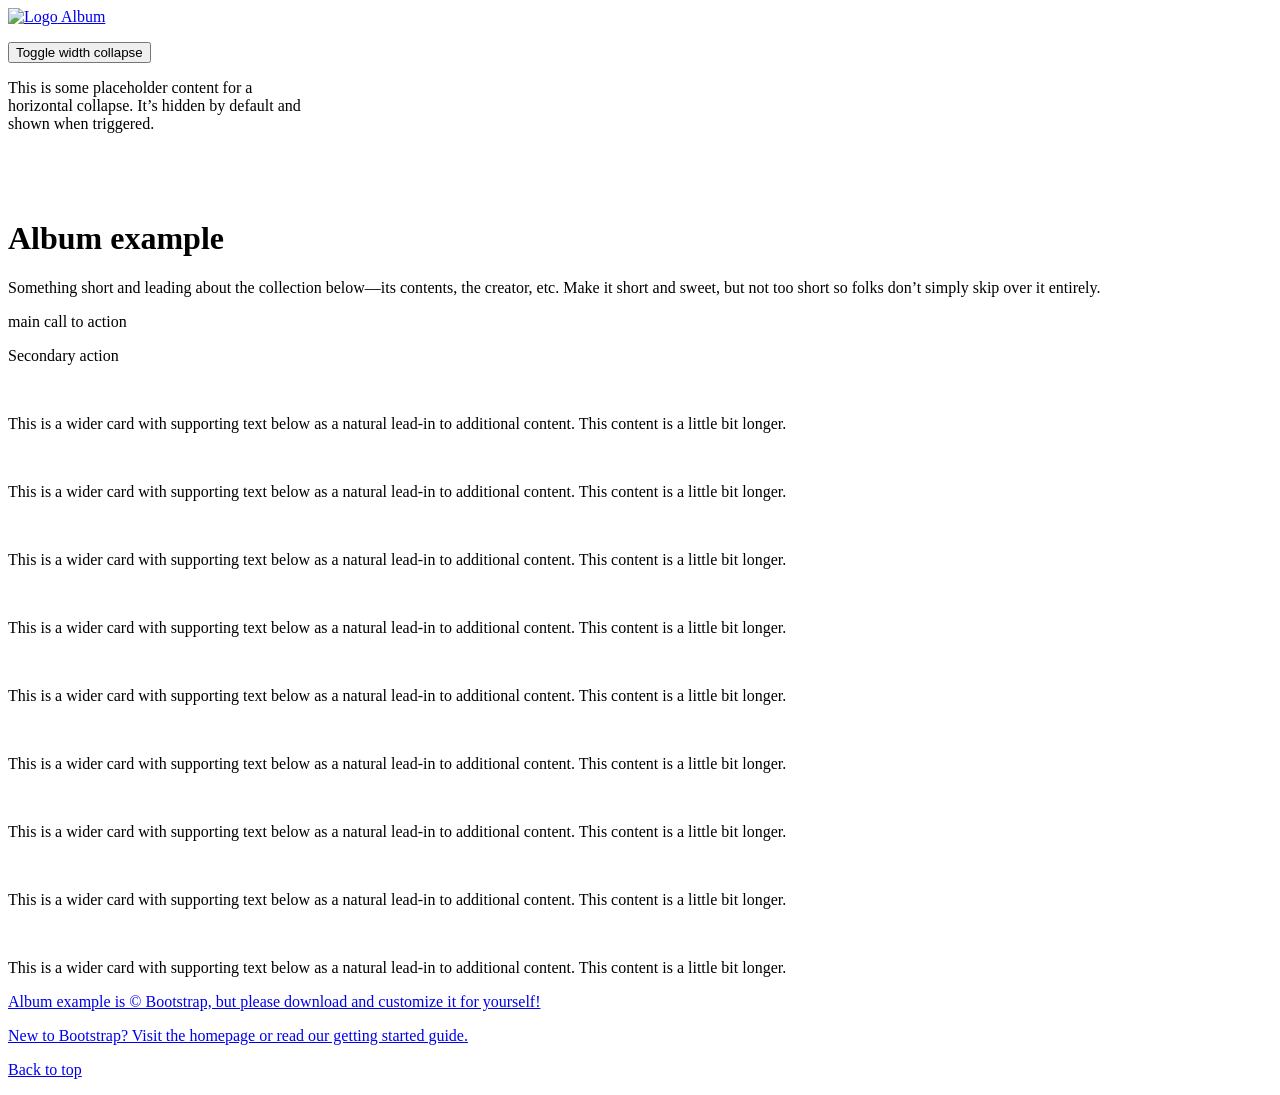
==== example.html @ 17c6e23e "연습" ====
<!DOCTYPE html>
<html lang="en">


<head>
    <meta charset="utf-8">
    <meta name="viewport" content="width=device-width, initial-scale=1">
    <meta name="description" content="">
    <meta name="author" content="Mark Otto, Jacob Thornton, and Bootstrap contributors">
    <meta name="generator" content="Astro v5.13.2">
    <title>Album example · Bootstrap v5.3</title>
    <link rel="canonical" href="https://getbootstrap.com/docs/5.3/examples/album/">
    <script src="/docs/5.3/assets/js/color-modes.js"></script>
    <link href="/docs/5.3/dist/css/bootstrap.min.css" rel="stylesheet"
        integrity="sha384-sRIl4kxILFvY47J16cr9ZwB07vP4J8+LH7qKQnuqkuIAvNWLzeN8tE5YBujZqJLB">
    <link rel="apple-touch-icon" href="/docs/5.3/assets/img/favicons/apple-touch-icon.png" sizes="180x180">
    <link rel="icon" href="/docs/5.3/assets/img/favicons/favicon-32x32.png" sizes="32x32" type="image/png">
    <link rel="icon" href="/docs/5.3/assets/img/favicons/favicon-16x16.png" sizes="16x16" type="image/png">
    <link rel="manifest" href="/docs/5.3/assets/img/favicons/manifest.json">
    <link rel="mask-icon" href="/docs/5.3/assets/img/favicons/safari-pinned-tab.svg" color="#712cf9">
    <link rel="icon" href="/docs/5.3/assets/img/favicons/favicon.ico">
    <meta name="theme-color" content="#712cf9">
    <style>
        .bd-placeholder-img {
            font-size: 1.125rem;
            text-anchor: middle;
            -webkit-user-select: none;
            -moz-user-select: none;
            user-select: none
        }

        @media (min-width: 768px) {
            .bd-placeholder-img-lg {
                font-size: 3.5rem
            }
        }

        .b-example-divider {
            width: 100%;
            height: 3rem;
            background-color: #0000001a;
            border: solid rgba(0, 0, 0, .15);
            border-width: 1px 0;
            box-shadow: inset 0 .5em 1.5em #0000001a, inset 0 .125em .5em #00000026
        }

        .b-example-vr {
            flex-shrink: 0;
            width: 1.5rem;
            height: 100vh
        }

        .bi {
            vertical-align: -.125em;
            fill: currentColor
        }

        .nav-scroller {
            position: relative;
            z-index: 2;
            height: 2.75rem;
            overflow-y: hidden
        }

        .nav-scroller .nav {
            display: flex;
            flex-wrap: nowrap;
            padding-bottom: 1rem;
            margin-top: -1px;
            overflow-x: auto;
            text-align: center;
            white-space: nowrap;
            -webkit-overflow-scrolling: touch
        }

        .btn-bd-primary {
            --bd-violet-bg: #712cf9;
            --bd-violet-rgb: 112.520718, 44.062154, 249.437846;
            --bs-btn-font-weight: 600;
            --bs-btn-color: var(--bs-white);
            --bs-btn-bg: var(--bd-violet-bg);
            --bs-btn-border-color: var(--bd-violet-bg);
            --bs-btn-hover-color: var(--bs-white);
            --bs-btn-hover-bg: #6528e0;
            --bs-btn-hover-border-color: #6528e0;
            --bs-btn-focus-shadow-rgb: var(--bd-violet-rgb);
            --bs-btn-active-color: var(--bs-btn-hover-color);
            --bs-btn-active-bg: #5a23c8;
            --bs-btn-active-border-color: #5a23c8
        }

        .bd-mode-toggle {
            z-index: 1500
        }

        .bd-mode-toggle .bi {
            width: 1em;
            height: 1em
        }

        .bd-mode-toggle .dropdown-menu .active .bi {
            display: block !important
        }
    </style>
</head>

<body>

    <nav class="navbar bg-body-tertiary">
        <div class="container-fluid">
            <a class="navbar-brand" href="#">
                <img src="/docs/5.3/assets/brand/bootstrap-logo.svg" alt="Logo" width="30" height="24"
                    class="d-inline-block align-text-top">
                Album
            </a>
        </div>
        <p>
            <button class="btn btn-primary" type="button" data-bs-toggle="collapse"
                data-bs-target="#collapseWidthExample" aria-expanded="false" aria-controls="collapseWidthExample">
                Toggle width collapse
            </button>
        </p>
        <div style="min-height: 120px;">
            <div class="collapse collapse-horizontal" id="collapseWidthExample">
                <div class="card card-body" style="width: 300px;">
                    This is some placeholder content for a horizontal collapse. It’s hidden by default and shown when
                    triggered.
                </div>
            </div>
        </div>
    </nav>

    <div id="header">
        <div>
            <h1>Album example</h1>
            <p>Something short and leading about the collection below—its contents, the creator, etc. Make it short and
                sweet, but not too short so folks don’t simply skip over it entirely.</p>
        </div>

        <div id="buttoms">
            <p>main call to action</p>
            <p>Secondary action</p>
        </div>
    </div>

    <div id="content">
        <div>
            <img>
            <P>This is a wider card with supporting text below as a natural lead-in to additional content. This content
                is a
                little bit longer.</P>
        </div>
        <div>
            <img>
            <P>This is a wider card with supporting text below as a natural lead-in to additional content. This content
                is a
                little bit longer.</P>
        </div>
        <div>
            <img>
            <P>This is a wider card with supporting text below as a natural lead-in to additional content. This content
                is a
                little bit longer.</P>
        </div>
        <div>
            <img>
            <P>This is a wider card with supporting text below as a natural lead-in to additional content. This content
                is a
                little bit longer.</P>
        </div>
        <div>
            <img>
            <P>This is a wider card with supporting text below as a natural lead-in to additional content. This content
                is a
                little bit longer.</P>
        </div>
        <div>
            <img>
            <P>This is a wider card with supporting text below as a natural lead-in to additional content. This content
                is a
                little bit longer.</P>
        </div>
        <div>
            <img>
            <P>This is a wider card with supporting text below as a natural lead-in to additional content. This content
                is a
                little bit longer.</P>
        </div>
        <div>
            <img>
            <P>This is a wider card with supporting text below as a natural lead-in to additional content. This content
                is a
                little bit longer.</P>
        </div>
        <div>
            <img>
            <P>This is a wider card with supporting text below as a natural lead-in to additional content. This content
                is a
                little bit longer.</P>
        </div>
    </div>

    <nav class="navbar fixed-bottom bg-body-tertiary">
        <div class="container-fluid">
            <a class="navbar-brand" href="#">
                <p>Album example is © Bootstrap, but please download and customize it for yourself!</p>
                <p>New to Bootstrap? Visit the homepage or read our getting started guide.</p>
                <div id="right">
                    <p>Back to top</p>
                </div>
            </a>
        </div>
    </nav>


</body>

</html>
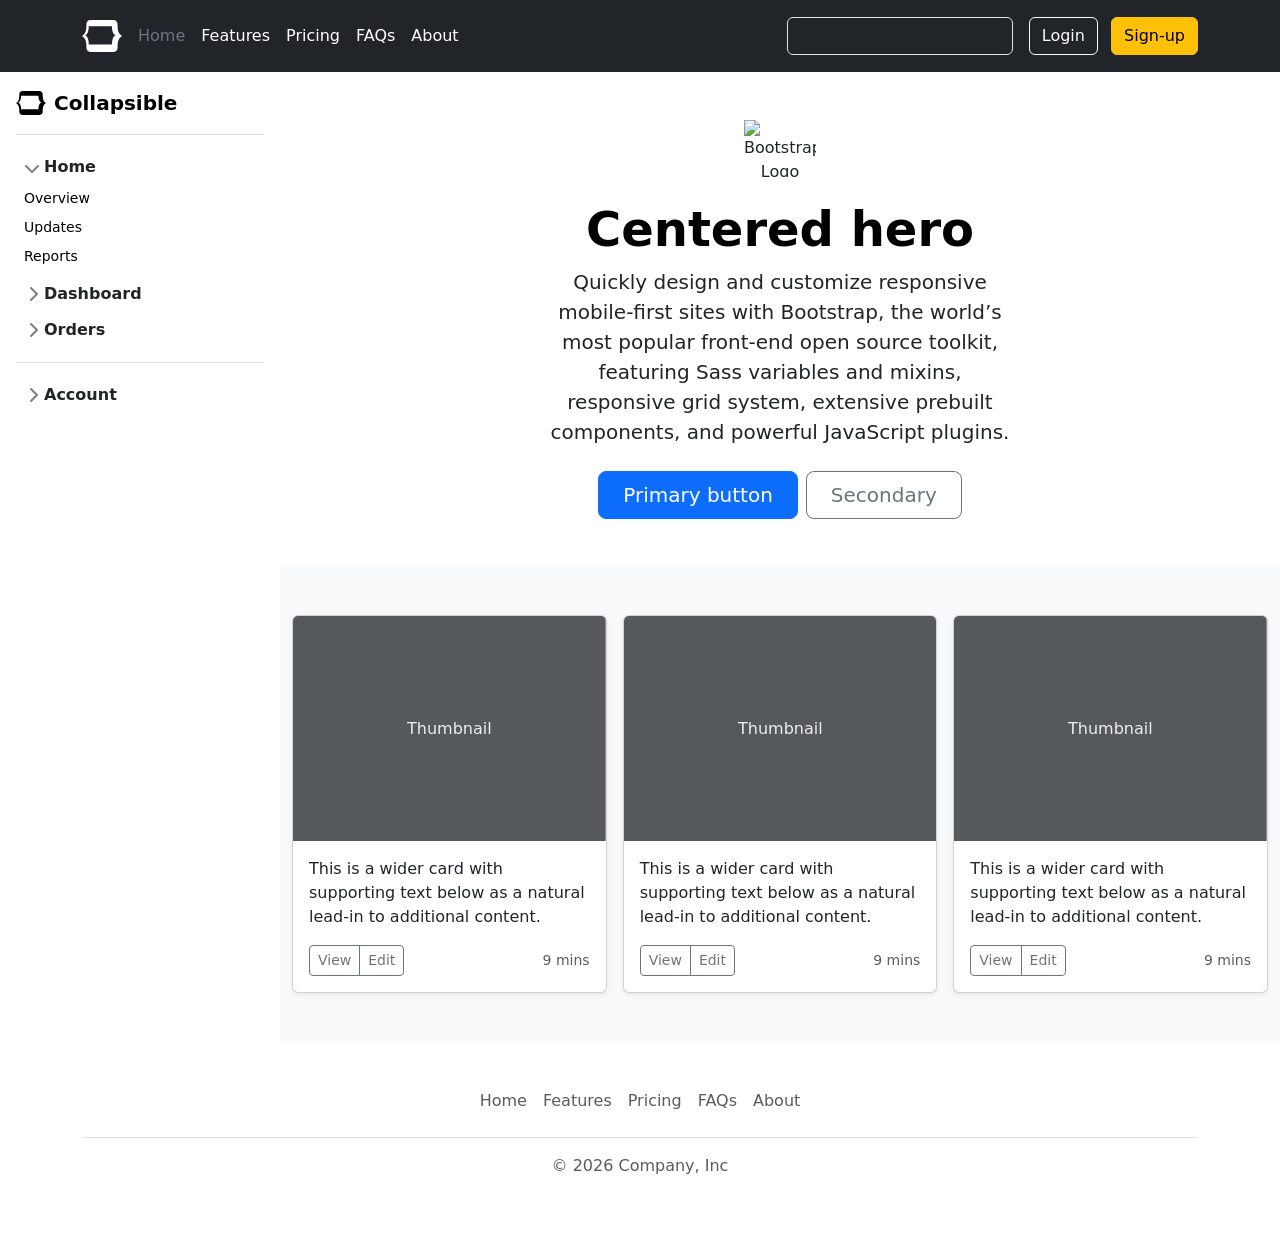
==== commit 321fee19: "완성" ====
--- a/example.html
+++ b/example.html
@@ -1,218 +1,305 @@
 <!DOCTYPE html>
-<html lang="en">
-
+<html lang="ko">
 
 <head>
     <meta charset="utf-8">
     <meta name="viewport" content="width=device-width, initial-scale=1">
-    <meta name="description" content="">
-    <meta name="author" content="Mark Otto, Jacob Thornton, and Bootstrap contributors">
-    <meta name="generator" content="Astro v5.13.2">
-    <title>Album example · Bootstrap v5.3</title>
-    <link rel="canonical" href="https://getbootstrap.com/docs/5.3/examples/album/">
-    <script src="/docs/5.3/assets/js/color-modes.js"></script>
-    <link href="/docs/5.3/dist/css/bootstrap.min.css" rel="stylesheet"
-        integrity="sha384-sRIl4kxILFvY47J16cr9ZwB07vP4J8+LH7qKQnuqkuIAvNWLzeN8tE5YBujZqJLB">
-    <link rel="apple-touch-icon" href="/docs/5.3/assets/img/favicons/apple-touch-icon.png" sizes="180x180">
-    <link rel="icon" href="/docs/5.3/assets/img/favicons/favicon-32x32.png" sizes="32x32" type="image/png">
-    <link rel="icon" href="/docs/5.3/assets/img/favicons/favicon-16x16.png" sizes="16x16" type="image/png">
-    <link rel="manifest" href="/docs/5.3/assets/img/favicons/manifest.json">
-    <link rel="mask-icon" href="/docs/5.3/assets/img/favicons/safari-pinned-tab.svg" color="#712cf9">
-    <link rel="icon" href="/docs/5.3/assets/img/favicons/favicon.ico">
-    <meta name="theme-color" content="#712cf9">
+    <title>Bootstrap Header Example</title>
+    <link href="https://cdn.jsdelivr.net/npm/bootstrap@5.3.3/dist/css/bootstrap.min.css" rel="stylesheet">
     <style>
-        .bd-placeholder-img {
-            font-size: 1.125rem;
-            text-anchor: middle;
-            -webkit-user-select: none;
-            -moz-user-select: none;
-            user-select: none
-        }
-
-        @media (min-width: 768px) {
-            .bd-placeholder-img-lg {
-                font-size: 3.5rem
-            }
-        }
-
-        .b-example-divider {
-            width: 100%;
-            height: 3rem;
-            background-color: #0000001a;
-            border: solid rgba(0, 0, 0, .15);
-            border-width: 1px 0;
-            box-shadow: inset 0 .5em 1.5em #0000001a, inset 0 .125em .5em #00000026
-        }
-
-        .b-example-vr {
-            flex-shrink: 0;
-            width: 1.5rem;
-            height: 100vh
-        }
-
-        .bi {
-            vertical-align: -.125em;
-            fill: currentColor
-        }
-
-        .nav-scroller {
-            position: relative;
-            z-index: 2;
-            height: 2.75rem;
-            overflow-y: hidden
-        }
-
-        .nav-scroller .nav {
-            display: flex;
-            flex-wrap: nowrap;
-            padding-bottom: 1rem;
-            margin-top: -1px;
-            overflow-x: auto;
-            text-align: center;
-            white-space: nowrap;
-            -webkit-overflow-scrolling: touch
-        }
-
-        .btn-bd-primary {
-            --bd-violet-bg: #712cf9;
-            --bd-violet-rgb: 112.520718, 44.062154, 249.437846;
-            --bs-btn-font-weight: 600;
-            --bs-btn-color: var(--bs-white);
-            --bs-btn-bg: var(--bd-violet-bg);
-            --bs-btn-border-color: var(--bd-violet-bg);
-            --bs-btn-hover-color: var(--bs-white);
-            --bs-btn-hover-bg: #6528e0;
-            --bs-btn-hover-border-color: #6528e0;
-            --bs-btn-focus-shadow-rgb: var(--bd-violet-rgb);
-            --bs-btn-active-color: var(--bs-btn-hover-color);
-            --bs-btn-active-bg: #5a23c8;
-            --bs-btn-active-border-color: #5a23c8
-        }
-
-        .bd-mode-toggle {
-            z-index: 1500
-        }
-
-        .bd-mode-toggle .bi {
-            width: 1em;
-            height: 1em
-        }
-
-        .bd-mode-toggle .dropdown-menu .active .bi {
-            display: block !important
+        .btn-toggle {
+            padding: .25rem .5rem;
+            font-weight: 600;
+            color: var(--bs-body-color);
+            background-color: transparent;
+        }
+
+        .btn-toggle:hover,
+        .btn-toggle:focus {
+            color: rgba(var(--bs-body-color-rgb), .85);
+            background-color: var(--bs-tertiary-bg);
+        }
+
+        .btn-toggle::before {
+            width: 1.25em;
+            line-height: 0;
+            content: url("data:image/svg+xml,%3csvg xmlns='http://www.w3.org/2000/svg' width='16' height='16' viewBox='0 0 16 16'%3e%3cpath fill='none' stroke='rgba%280,0,0,0.5%29' stroke-linecap='round' stroke-linejoin='round' stroke-width='2' d='M5 14l6-6-6-6'/%3e%3c/svg%3e");
+            transition: transform .35s ease;
+            transform-origin: .5em 50%;
+        }
+
+        [data-bs-theme="dark"] .btn-toggle::before {
+            content: url("data:image/svg+xml,%3csvg xmlns='http://www.w3.org/2000/svg' width='16' height='16' viewBox='0 0 16 16'%3e%3cpath fill='none' stroke='rgba%28255,255,255,0.5%29' stroke-linecap='round' stroke-linejoin='round' stroke-width='2' d='M5 14l6-6-6-6'/%3e%3c/svg%3e");
+        }
+
+        .btn-toggle[aria-expanded="true"]::before {
+            transform: rotate(90deg);
+        }
+
+        .btn-toggle-nav a {
+            padding: .1875rem .5rem;
+            margin-top: .125rem;
+            margin-start: 1.25rem;
+        }
+
+        .btn-toggle-nav a:hover,
+        .btn-toggle-nav a:focus {
+            background-color: var(--bs-tertiary-bg);
         }
     </style>
 </head>
 
 <body>
-
-    <nav class="navbar bg-body-tertiary">
-        <div class="container-fluid">
-            <a class="navbar-brand" href="#">
-                <img src="/docs/5.3/assets/brand/bootstrap-logo.svg" alt="Logo" width="30" height="24"
-                    class="d-inline-block align-text-top">
-                Album
-            </a>
-        </div>
-        <p>
-            <button class="btn btn-primary" type="button" data-bs-toggle="collapse"
-                data-bs-target="#collapseWidthExample" aria-expanded="false" aria-controls="collapseWidthExample">
-                Toggle width collapse
-            </button>
-        </p>
-        <div style="min-height: 120px;">
-            <div class="collapse collapse-horizontal" id="collapseWidthExample">
-                <div class="card card-body" style="width: 300px;">
-                    This is some placeholder content for a horizontal collapse. It’s hidden by default and shown when
-                    triggered.
+    <svg xmlns="http://www.w3.org/2000/svg" class="d-none">
+        <symbol id="bootstrap" viewBox="0 0 118 94">
+            <path fill-rule="evenodd" clip-rule="evenodd"
+                d="M24.509 0c-6.733 0-11.715 5.893-11.492 12.284.214 6.14-.064 14.092-2.066 20.577C8.943 39.365 5.547 43.485 0 47c5.547 3.515 8.943 7.635 10.951 14.139 2.002 6.485 2.28 14.437 2.066 20.577C12.794 88.106 17.776 94 24.51 94h68.98c6.733 0 11.715-5.893 11.491-12.284-.214-6.14.064-14.092 2.066-20.577C109.057 54.635 112.453 50.515 118 47c-5.547-3.515-8.943-7.635-10.951-14.139-2.002-6.485-2.28-14.437-2.066-20.577C104.776 5.893 99.794 0 93.06 0h-68.55zM19.856 18c.207 4.14-.124 10.126-1.8 15.548-1.58 5.123-4.322 8.918-8.556 11.452 4.234 2.534 6.976 6.329 8.556 11.452 1.676 5.422 2.007 11.408 1.8 15.548h68.55c-.207-4.14.124-10.126 1.8-15.548 1.58-5.123 4.322-8.918 8.556-11.452-4.234-2.534-6.976-6.329-8.556-11.452-1.676-5.422-2.007-11.408-1.8-15.548h-68.55z"
+                fill="currentColor"></path>
+        </symbol>
+    </svg>
+
+    <header class="p-3 text-bg-dark">
+        <div class="container">
+            <div class="d-flex flex-wrap align-items-center justify-content-center justify-content-lg-start">
+                <a href="/" class="d-flex align-items-center mb-2 mb-lg-0 text-white text-decoration-none me-lg-2">
+                    <svg class="bi" width="40" height="32" role="img" aria-label="Bootstrap">
+                        <use xlink:href="#bootstrap" />
+                    </svg>
+                </a>
+                <ul class="nav col-12 col-lg-auto me-lg-auto mb-2 justify-content-center mb-md-0">
+                    <li><a href="#" class="nav-link px-2 text-secondary">Home</a></li>
+                    <li><a href="#" class="nav-link px-2 text-white">Features</a></li>
+                    <li><a href="#" class="nav-link px-2 text-white">Pricing</a></li>
+                    <li><a href="#" class="nav-link px-2 text-white">FAQs</a></li>
+                    <li><a href="#" class="nav-link px-2 text-white">About</a></li>
+                </ul>
+
+                <form class="col-12 col-lg-auto mb-3 mb-lg-0 me-lg-3" role="search">
+                    <input type="search" class="form-control form-control-dark text-bg-dark" placeholder="Search..."
+                        aria-label="Search">
+                </form>
+
+                <div class="text-end">
+                    <button type="button" class="btn btn-outline-light me-2">Login</button>
+                    <button type="button" class="btn btn-warning">Sign-up</button>
                 </div>
             </div>
         </div>
-    </nav>
-
-    <div id="header">
-        <div>
-            <h1>Album example</h1>
-            <p>Something short and leading about the collection below—its contents, the creator, etc. Make it short and
-                sweet, but not too short so folks don’t simply skip over it entirely.</p>
+    </header>
+
+    <div class="d-flex">
+        <div class="flex-shrink-0 p-3" style="width: 280px;">
+            <a href="/"
+                class="d-flex align-items-center pb-3 mb-3 link-body-emphasis text-decoration-none border-bottom">
+                <svg class="bi pe-none me-2" width="30" height="24" aria-hidden="true">
+                    <use xlink:href="#bootstrap"></use>
+                </svg>
+                <span class="fs-5 fw-semibold">Collapsible</span>
+            </a>
+            <ul class="list-unstyled ps-0">
+                <li class="mb-1">
+                    <button class="btn btn-toggle d-inline-flex align-items-center rounded border-0 collapsed"
+                        data-bs-toggle="collapse" data-bs-target="#home-collapse" aria-expanded="true">
+                        Home
+                    </button>
+                    <div class="collapse show" id="home-collapse">
+                        <ul class="btn-toggle-nav list-unstyled fw-normal pb-1 small">
+                            <li><a href="#"
+                                    class="link-body-emphasis d-inline-flex text-decoration-none rounded">Overview</a>
+                            </li>
+                            <li><a href="#"
+                                    class="link-body-emphasis d-inline-flex text-decoration-none rounded">Updates</a>
+                            </li>
+                            <li><a href="#"
+                                    class="link-body-emphasis d-inline-flex text-decoration-none rounded">Reports</a>
+                            </li>
+                        </ul>
+                    </div>
+                </li>
+                <li class="mb-1">
+                    <button class="btn btn-toggle d-inline-flex align-items-center rounded border-0 collapsed"
+                        data-bs-toggle="collapse" data-bs-target="#dashboard-collapse" aria-expanded="false">
+                        Dashboard
+                    </button>
+                    <div class="collapse" id="dashboard-collapse">
+                        <ul class="btn-toggle-nav list-unstyled fw-normal pb-1 small">
+                            <li><a href="#"
+                                    class="link-body-emphasis d-inline-flex text-decoration-none rounded">Overview</a>
+                            </li>
+                            <li><a href="#"
+                                    class="link-body-emphasis d-inline-flex text-decoration-none rounded">Weekly</a>
+                            </li>
+                            <li><a href="#"
+                                    class="link-body-emphasis d-inline-flex text-decoration-none rounded">Monthly</a>
+                            </li>
+                            <li><a href="#"
+                                    class="link-body-emphasis d-inline-flex text-decoration-none rounded">Annually</a>
+                            </li>
+                        </ul>
+                    </div>
+                </li>
+                <li class="mb-1">
+                    <button class="btn btn-toggle d-inline-flex align-items-center rounded border-0 collapsed"
+                        data-bs-toggle="collapse" data-bs-target="#orders-collapse" aria-expanded="false">
+                        Orders
+                    </button>
+                    <div class="collapse" id="orders-collapse">
+                        <ul class="btn-toggle-nav list-unstyled fw-normal pb-1 small">
+                            <li><a href="#"
+                                    class="link-body-emphasis d-inline-flex text-decoration-none rounded">New</a></li>
+                            <li><a href="#"
+                                    class="link-body-emphasis d-inline-flex text-decoration-none rounded">Processed</a>
+                            </li>
+                            <li><a href="#"
+                                    class="link-body-emphasis d-inline-flex text-decoration-none rounded">Shipped</a>
+                            </li>
+                            <li><a href="#"
+                                    class="link-body-emphasis d-inline-flex text-decoration-none rounded">Returned</a>
+                            </li>
+                        </ul>
+                    </div>
+                </li>
+                <li class="border-top my-3"></li>
+                <li class="mb-1">
+                    <button class="btn btn-toggle d-inline-flex align-items-center rounded border-0 collapsed"
+                        data-bs-toggle="collapse" data-bs-target="#account-collapse" aria-expanded="false">
+                        Account
+                    </button>
+                    <div class="collapse" id="account-collapse">
+                        <ul class="btn-toggle-nav list-unstyled fw-normal pb-1 small">
+                            <li><a href="#"
+                                    class="link-body-emphasis d-inline-flex text-decoration-none rounded">New...</a>
+                            </li>
+                            <li><a href="#"
+                                    class="link-body-emphasis d-inline-flex text-decoration-none rounded">Profile</a>
+                            </li>
+                            <li><a href="#"
+                                    class="link-body-emphasis d-inline-flex text-decoration-none rounded">Settings</a>
+                            </li>
+                            <li><a href="#" class="link-body-emphasis d-inline-flex text-decoration-none rounded">Sign
+                                    out</a></li>
+                        </ul>
+                    </div>
+                </li>
+            </ul>
         </div>
 
-        <div id="buttoms">
-            <p>main call to action</p>
-            <p>Secondary action</p>
+        <div class="flex-grow-1">
+            <div class="px-4 py-5 text-center">
+                <img class="d-block mx-auto mb-4"
+                    src="https://getbootstrap.com/docs/5.3/assets/brand/bootstrap-logo.svg" alt="Bootstrap Logo"
+                    width="72" height="57">
+                <h1 class="display-5 fw-bold text-body-emphasis">Centered hero</h1>
+                <div class="col-lg-6 mx-auto">
+                    <p class="lead mb-4">
+                        Quickly design and customize responsive mobile-first sites with Bootstrap, the world’s most
+                        popular
+                        front-end open source toolkit, featuring Sass variables and mixins, responsive grid system,
+                        extensive prebuilt components, and powerful JavaScript plugins.
+                    </p>
+                    <div class="d-grid gap-2 d-sm-flex justify-content-sm-center">
+                        <button type="button" class="btn btn-primary btn-lg px-4 gap-3">Primary button</button>
+                        <button type="button" class="btn btn-outline-secondary btn-lg px-4">Secondary</button>
+                    </div>
+                </div>
+            </div>
+
+            <div class="album py-5 bg-body-tertiary">
+                <div class="container">
+                    <div class="row row-cols-1 row-cols-sm-2 row-cols-md-3 g-3">
+                        <div class="col">
+                            <div class="card shadow-sm">
+                                <svg aria-label="Placeholder: Thumbnail" class="bd-placeholder-img card-img-top"
+                                    height="225" preserveAspectRatio="xMidYMid slice" role="img" width="100%"
+                                    xmlns="http://www.w3.org/2000/svg">
+                                    <title>Placeholder</title>
+                                    <rect width="100%" height="100%" fill="#55595c"></rect>
+                                    <!-- text-anchor와 dominant-baseline 추가 -->
+                                    <text x="50%" y="50%" fill="#eceeef" text-anchor="middle"
+                                        dominant-baseline="central">Thumbnail</text>
+                                </svg>
+                                <div class="card-body">
+                                    <p class="card-text">This is a wider card with supporting text below as a natural
+                                        lead-in to additional content.</p>
+                                    <div class="d-flex justify-content-between align-items-center">
+                                        <div class="btn-group">
+                                            <button type="button" class="btn btn-sm btn-outline-secondary">View</button>
+                                            <button type="button" class="btn btn-sm btn-outline-secondary">Edit</button>
+                                        </div>
+                                        <small class="text-body-secondary">9 mins</small>
+                                    </div>
+                                </div>
+                            </div>
+                        </div>
+
+                        <div class="col">
+                            <div class="card shadow-sm">
+                                <svg aria-label="Placeholder: Thumbnail" class="bd-placeholder-img card-img-top"
+                                    height="225" preserveAspectRatio="xMidYMid slice" role="img" width="100%"
+                                    xmlns="http://www.w3.org/2000/svg">
+                                    <title>Placeholder</title>
+                                    <rect width="100%" height="100%" fill="#55595c"></rect>
+                                    <text x="50%" y="50%" fill="#eceeef" text-anchor="middle"
+                                        dominant-baseline="central">Thumbnail</text>
+                                </svg>
+                                <div class="card-body">
+                                    <p class="card-text">This is a wider card with supporting text below as a natural
+                                        lead-in to additional content.</p>
+                                    <div class="d-flex justify-content-between align-items-center">
+                                        <div class="btn-group">
+                                            <button type="button" class="btn btn-sm btn-outline-secondary">View</button>
+                                            <button type="button" class="btn btn-sm btn-outline-secondary">Edit</button>
+                                        </div>
+                                        <small class="text-body-secondary">9 mins</small>
+                                    </div>
+                                </div>
+                            </div>
+                        </div>
+
+                        <div class="col">
+                            <div class="card shadow-sm">
+                                <svg aria-label="Placeholder: Thumbnail" class="bd-placeholder-img card-img-top"
+                                    height="225" preserveAspectRatio="xMidYMid slice" role="img" width="100%"
+                                    xmlns="http://www.w3.org/2000/svg">
+                                    <title>Placeholder</title>
+                                    <rect width="100%" height="100%" fill="#55595c"></rect>
+                                    <text x="50%" y="50%" fill="#eceeef" text-anchor="middle"
+                                        dominant-baseline="central">Thumbnail</text>
+                                </svg>
+                                <div class="card-body">
+                                    <p class="card-text">This is a wider card with supporting text below as a natural
+                                        lead-in to additional content.</p>
+                                    <div class="d-flex justify-content-between align-items-center">
+                                        <div class="btn-group">
+                                            <button type="button" class="btn btn-sm btn-outline-secondary">View</button>
+                                            <button type="button" class="btn btn-sm btn-outline-secondary">Edit</button>
+                                        </div>
+                                        <small class="text-body-secondary">9 mins</small>
+                                    </div>
+                                </div>
+                            </div>
+                        </div>
+
+                    </div>
+                </div>
+            </div>
         </div>
     </div>
 
-    <div id="content">
-        <div>
-            <img>
-            <P>This is a wider card with supporting text below as a natural lead-in to additional content. This content
-                is a
-                little bit longer.</P>
-        </div>
-        <div>
-            <img>
-            <P>This is a wider card with supporting text below as a natural lead-in to additional content. This content
-                is a
-                little bit longer.</P>
-        </div>
-        <div>
-            <img>
-            <P>This is a wider card with supporting text below as a natural lead-in to additional content. This content
-                is a
-                little bit longer.</P>
-        </div>
-        <div>
-            <img>
-            <P>This is a wider card with supporting text below as a natural lead-in to additional content. This content
-                is a
-                little bit longer.</P>
-        </div>
-        <div>
-            <img>
-            <P>This is a wider card with supporting text below as a natural lead-in to additional content. This content
-                is a
-                little bit longer.</P>
-        </div>
-        <div>
-            <img>
-            <P>This is a wider card with supporting text below as a natural lead-in to additional content. This content
-                is a
-                little bit longer.</P>
-        </div>
-        <div>
-            <img>
-            <P>This is a wider card with supporting text below as a natural lead-in to additional content. This content
-                is a
-                little bit longer.</P>
-        </div>
-        <div>
-            <img>
-            <P>This is a wider card with supporting text below as a natural lead-in to additional content. This content
-                is a
-                little bit longer.</P>
-        </div>
-        <div>
-            <img>
-            <P>This is a wider card with supporting text below as a natural lead-in to additional content. This content
-                is a
-                little bit longer.</P>
-        </div>
+    <div class="container">
+        <footer class="py-3 my-4">
+            <ul class="nav justify-content-center border-bottom pb-3 mb-3">
+                <li class="nav-item"><a href="#" class="nav-link px-2 text-body-secondary">Home</a></li>
+                <li class="nav-item"><a href="#" class="nav-link px-2 text-body-secondary">Features</a></li>
+                <li class="nav-item"><a href="#" class="nav-link px-2 text-body-secondary">Pricing</a></li>
+                <li class="nav-item"><a href="#" class="nav-link px-2 text-body-secondary">FAQs</a></li>
+                <li class="nav-item"><a href="#" class="nav-link px-2 text-body-secondary">About</a></li>
+            </ul>
+            <p class="text-center text-body-secondary">© 2026 Company, Inc</p>
+        </footer>
     </div>
 
-    <nav class="navbar fixed-bottom bg-body-tertiary">
-        <div class="container-fluid">
-            <a class="navbar-brand" href="#">
-                <p>Album example is © Bootstrap, but please download and customize it for yourself!</p>
-                <p>New to Bootstrap? Visit the homepage or read our getting started guide.</p>
-                <div id="right">
-                    <p>Back to top</p>
-                </div>
-            </a>
-        </div>
-    </nav>
-
-
+    <script src="https://cdn.jsdelivr.net/npm/bootstrap@5.3.3/dist/js/bootstrap.bundle.min.js"></script>
 </body>
 
 </html>
